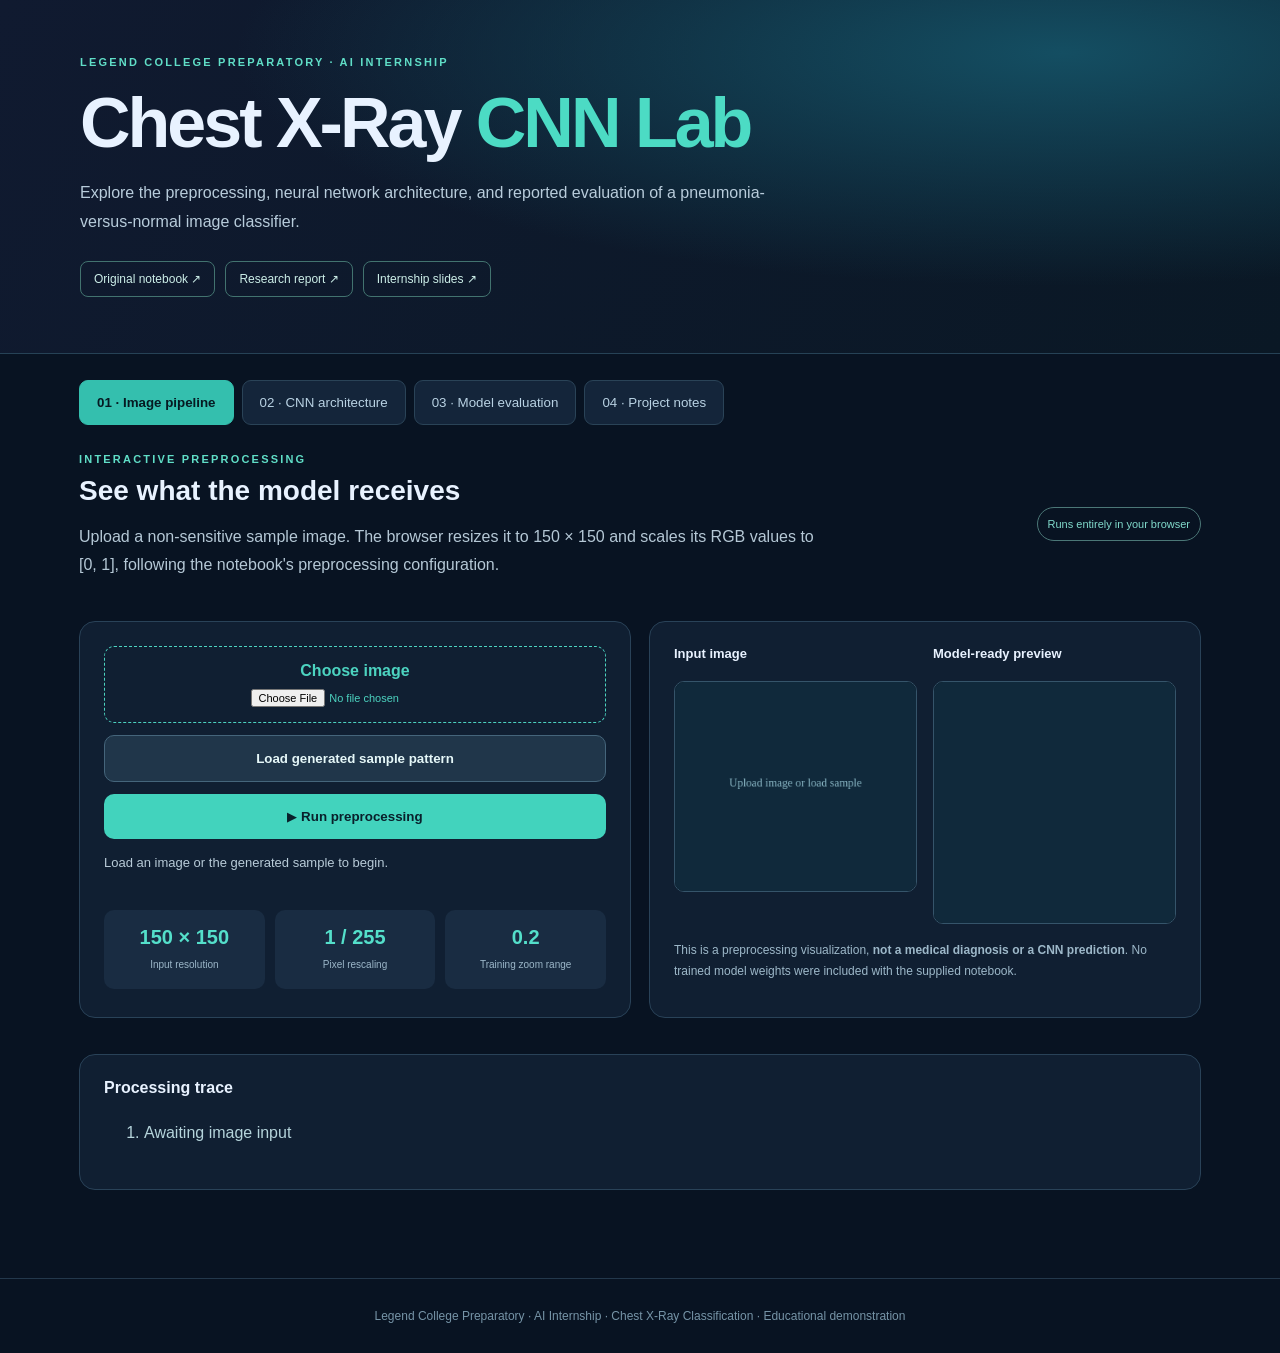
==== ai-internship-honors/index.html @ 101dd7bc "lcp" ====
<!doctype html><html lang="en"><head><meta charset="utf-8"><meta name="viewport" content="width=device-width,initial-scale=1"><title>Chest X-Ray CNN | LCP AI Internship</title><link rel="stylesheet" href="style.css"></head><body><header><div class="eyebrow">LEGEND COLLEGE PREPARATORY · AI INTERNSHIP</div><h1>Chest X-Ray <span>CNN Lab</span></h1><p>Explore the preprocessing, neural network architecture, and reported evaluation of a pneumonia-versus-normal image classifier.</p><div class="header-links"><a href="source/Chest_X_Ray.ipynb">Original notebook ↗</a><a href="reports/Final_Report.pdf">Research report ↗</a><a href="reports/Internship_Journey.pdf">Internship slides ↗</a></div></header><main><nav class="tabs" aria-label="Demo sections"><button class="active" data-tab="pipeline">01 · Image pipeline</button><button data-tab="network">02 · CNN architecture</button><button data-tab="results">03 · Model evaluation</button><button data-tab="about">04 · Project notes</button></nav><section id="pipeline" class="panel active"><div class="section-head"><div><div class="eyebrow">INTERACTIVE PREPROCESSING</div><h2>See what the model receives</h2><p>Upload a non-sensitive sample image. The browser resizes it to 150 × 150 and scales its RGB values to [0, 1], following the notebook's preprocessing configuration.</p></div><span class="tag">Runs entirely in your browser</span></div><div class="split"><div class="surface"><label class="upload" for="file">Choose image <input type="file" id="file" accept="image/*"></label><button id="sample" class="secondary">Load generated sample pattern</button><button id="run" class="primary">▶ Run preprocessing</button><p id="status" class="status" role="status">Load an image or the generated sample to begin.</p><div class="mini"><div><strong>150 × 150</strong><small>Input resolution</small></div><div><strong>1 / 255</strong><small>Pixel rescaling</small></div><div><strong>0.2</strong><small>Training zoom range</small></div></div></div><div class="surface"><div class="image-grid"><div><h3>Input image</h3><canvas id="original" width="300" height="260"></canvas></div><div><h3>Model-ready preview</h3><canvas id="processed" width="150" height="150"></canvas></div></div><p class="note">This is a preprocessing visualization, <b>not a medical diagnosis or a CNN prediction</b>. No trained model weights were included with the supplied notebook.</p></div></div><div class="surface"><h3>Processing trace</h3><ol id="trace"><li>Awaiting image input</li></ol></div></section><section id="network" class="panel"><div class="section-head"><div><div class="eyebrow">MODEL ARCHITECTURE · NOTEBOOK CELL 3</div><h2>Three convolutional stages</h2><p>Click any layer to inspect its role. This diagram reflects the original TensorFlow/Keras Sequential model.</p></div></div><div class="layers" id="layers"></div><div class="surface" id="layerdetail">Select a layer above.</div><div class="surface"><h3>Training configuration</h3><div class="stats"><div><strong>Adam</strong><small>Optimizer</small></div><div><strong>Binary crossentropy</strong><small>Loss</small></div><div><strong>32</strong><small>Batch size</small></div><div><strong>3</strong><small>Epochs in notebook</small></div></div><p class="note">The notebook defines EarlyStopping(monitor='val_loss', patience=0, restore_best_weights=True). Dropout and stronger augmentation are discussed in the report, but are not active in the submitted model.</p></div></section><section id="results" class="panel"><div class="section-head"><div><div class="eyebrow">REPORTED TEST RESULTS · FINAL REPORT</div><h2>Accuracy is only part of the story</h2><p>Switch between the 1-, 3-, and 5-epoch experiments reported in the PDF to recalculate metrics from the published confusion matrices.</p></div></div><div class="control"><label for="epochs">Experiment</label><select id="epochs"><option value="1">1 epoch</option><option value="3" selected>3 epochs</option><option value="5">5 epochs</option></select></div><div class="stats results-stats"><div><strong id="accuracy">—</strong><small>Overall accuracy</small></div><div><strong id="recallNormal">—</strong><small>Normal recall (class 0)</small></div><div><strong id="recallPneumonia">—</strong><small>Pneumonia recall (class 1)</small></div><div><strong>623</strong><small>Reported test images</small></div></div><div class="split"><div class="surface"><h3>Confusion matrix</h3><div class="matrix" id="matrix"></div><p class="note">Rows: actual class · Columns: predicted class. Class 0 = NORMAL, class 1 = PNEUMONIA (as defined by the report's counts).</p></div><div class="surface"><h3>Class-level recall</h3><div id="bars"></div><h3>Interpretation</h3><p id="interpretation"></p></div></div><div class="surface"><h3>What changed across experiments?</h3><div class="compare" id="compare"></div><p class="note">These are <b>historical reported test results</b>, not fresh model execution. The original notebook has no saved trained weights, so this static site does not infer pneumonia from uploaded images. The PDF reports 5-epoch test accuracy near 87% while also discussing validation overfitting; these measure different evaluation sets.</p></div></section><section id="about" class="panel"><div class="section-head"><div><div class="eyebrow">PROJECT DOCUMENTATION</div><h2>Original work and demo scope</h2></div></div><div class="split"><div class="surface"><h3>What the original notebook does</h3><p>Loads chest X-ray folders for train/validation/test, resizes and rescales images, builds a 3-stage CNN, trains using TensorFlow/Keras, evaluates predictions, and displays accuracy/loss learning curves.</p><h3>What this website executes</h3><p>Client-side image resize and pixel normalization preview, interactive network-layer explanations, and recalculated metrics from the report's published confusion matrices.</p></div><div class="surface"><h3>What this website does not do</h3><p>It does not run TensorFlow training, load model weights, predict an uploaded X-ray's diagnosis, or reproduce the original experiment's test set. To reproduce training, use the linked original notebook with the appropriate chest X-ray dataset.</p><h3>Ethics and attribution</h3><p>Educational research demonstration only. Not a medical device. Avoid uploading identifiable patient images. The original student notebook and internship documents are provided as source materials; the browser companion is a separate implementation.</p></div></div></section></main><footer>Legend College Preparatory · AI Internship · Chest X-Ray Classification · Educational demonstration</footer><script src="app.js"></script></body></html>
---- ai-internship-honors/style.css ----
:root{font-family:Verdana,Geneva,sans-serif;color:#e8f2ff;background:#081322;font-synthesis:none}*{box-sizing:border-box}body{margin:0}header{padding:56px max(24px,calc((100vw - 1120px)/2));background:radial-gradient(ellipse at 83% 15%,#144e62 0,transparent 55%),linear-gradient(120deg,#101a30,#0a1825);border-bottom:1px solid #264256}header h1{font-size:clamp(38px,6vw,70px);letter-spacing:-3px;margin:15px 0}header h1 span{color:#4cdbc4}header p{max-width:700px;line-height:1.8;color:#b8ccdb}.eyebrow{font-size:11px;letter-spacing:2.2px;color:#60dec7;font-weight:bold}.header-links{display:flex;flex-wrap:wrap;gap:10px;margin-top:24px}.header-links a{color:#cceee8;text-decoration:none;border:1px solid #42736f;padding:10px 13px;border-radius:8px;font-size:12px}main{max-width:1170px;padding:26px 24px 70px;margin:auto}.tabs{display:flex;gap:8px;flex-wrap:wrap;margin-bottom:28px}.tabs button{padding:14px 17px;background:#14253a;color:#b9d2e3;border:1px solid #2a4357;border-radius:9px;cursor:pointer}.tabs button.active{background:#34bfae;color:#061a22;border-color:#34bfae;font-weight:bold}.panel{display:none}.panel.active{display:block}.section-head{display:flex;align-items:center;justify-content:space-between;gap:18px;margin:12px 0 25px}.section-head h2{font-size:28px;margin:10px 0}.section-head p{max-width:750px;color:#b5c8d6;line-height:1.8}.tag{border:1px solid #4b7777;border-radius:20px;padding:10px;color:#81dacc;font-size:11px}.split{display:grid;grid-template-columns:1fr 1fr;gap:18px;margin-bottom:18px}.surface{background:#101f32;border:1px solid #294258;border-radius:16px;padding:24px;margin-bottom:18px;min-width:0}.surface h3{font-size:16px;margin:0 0 20px}.surface p{color:#b8cbd8;line-height:1.7}.upload,.primary,.secondary{display:block;width:100%;text-align:center;padding:15px;border-radius:10px;margin:0 0 12px;cursor:pointer;font-weight:bold;font-family:inherit}.upload{border:1px dashed #4cd3c0;color:#4cd3c0}.upload input{display:block;max-width:100%;font-size:11px;margin:9px auto 0}.primary{border:0;background:#42d3bd;color:#09202b}.secondary{background:#20364a;border:1px solid #45657b;color:#e5f7f8}.status{font-size:13px;min-height:38px}.mini,.stats{display:grid;grid-template-columns:repeat(3,1fr);gap:10px;margin-top:20px}.stats{grid-template-columns:repeat(4,1fr)}.mini div,.stats div{background:#192c42;border-radius:10px;padding:16px 10px;text-align:center}.mini strong,.stats strong{display:block;font-size:20px;color:#54dfca;overflow-wrap:anywhere}.mini small,.stats small{display:block;color:#9cb7c9;font-size:10px;margin-top:8px;line-height:1.6}.image-grid{display:grid;grid-template-columns:1fr 1fr;gap:16px}.image-grid h3{font-size:13px}canvas{width:100%;max-height:260px;object-fit:contain;background:#07111c;border:1px solid #35546a;border-radius:10px}.note{font-size:12px!important;color:#9db8c9!important}.layers{display:grid;grid-template-columns:repeat(3,1fr);gap:10px;margin-bottom:18px}.layer{background:#12273b;border:1px solid #355469;color:#e1f6f4;border-radius:11px;padding:16px 12px;cursor:pointer;text-align:left;font-family:inherit}.layer:hover,.layer.selected{border-color:#40dfc4;background:#183c4a}.layer strong{display:block;font-size:13px}.layer small{display:block;margin-top:7px;color:#8cb9be}.control{margin-bottom:18px;display:flex;align-items:center;gap:14px}.control select{background:#172b3d;color:white;padding:12px;border:1px solid #547184;border-radius:8px}.matrix{display:grid;grid-template-columns:repeat(2,minmax(0,1fr));gap:8px}.cell{padding:24px 8px;text-align:center;border-radius:8px;background:#1e5260}.cell.good{background:#146c67}.cell.bad{background:#6a3a46}.cell strong{font-size:27px;display:block}.cell small{font-size:10px;line-height:1.6}.bar-row{margin:20px 0}.bar-row label{display:flex;justify-content:space-between;font-size:12px;margin-bottom:8px}.bar-track{background:#243c51;border-radius:12px;height:16px;overflow:hidden}.bar-fill{height:100%;background:#48d6c1;transition:width .3s}.compare{display:grid;grid-template-columns:repeat(3,1fr);gap:12px}.compare button{background:#1b3245;color:#e6f7f8;border:1px solid #426077;border-radius:12px;padding:17px;cursor:pointer;text-align:left}.compare button.active{border-color:#42d3bd}.compare strong{font-size:21px;display:block;margin:7px 0}footer{padding:30px;text-align:center;color:#7694a7;border-top:1px solid #23384c;font-size:12px}ol{color:#b5d4db;line-height:2}@media(max-width:750px){.split{grid-template-columns:1fr}.stats{grid-template-columns:repeat(2,1fr)}.layers{grid-template-columns:repeat(2,1fr)}.section-head{display:block}.tag{display:inline-block}.compare{grid-template-columns:1fr}.image-grid{grid-template-columns:1fr 1fr}}
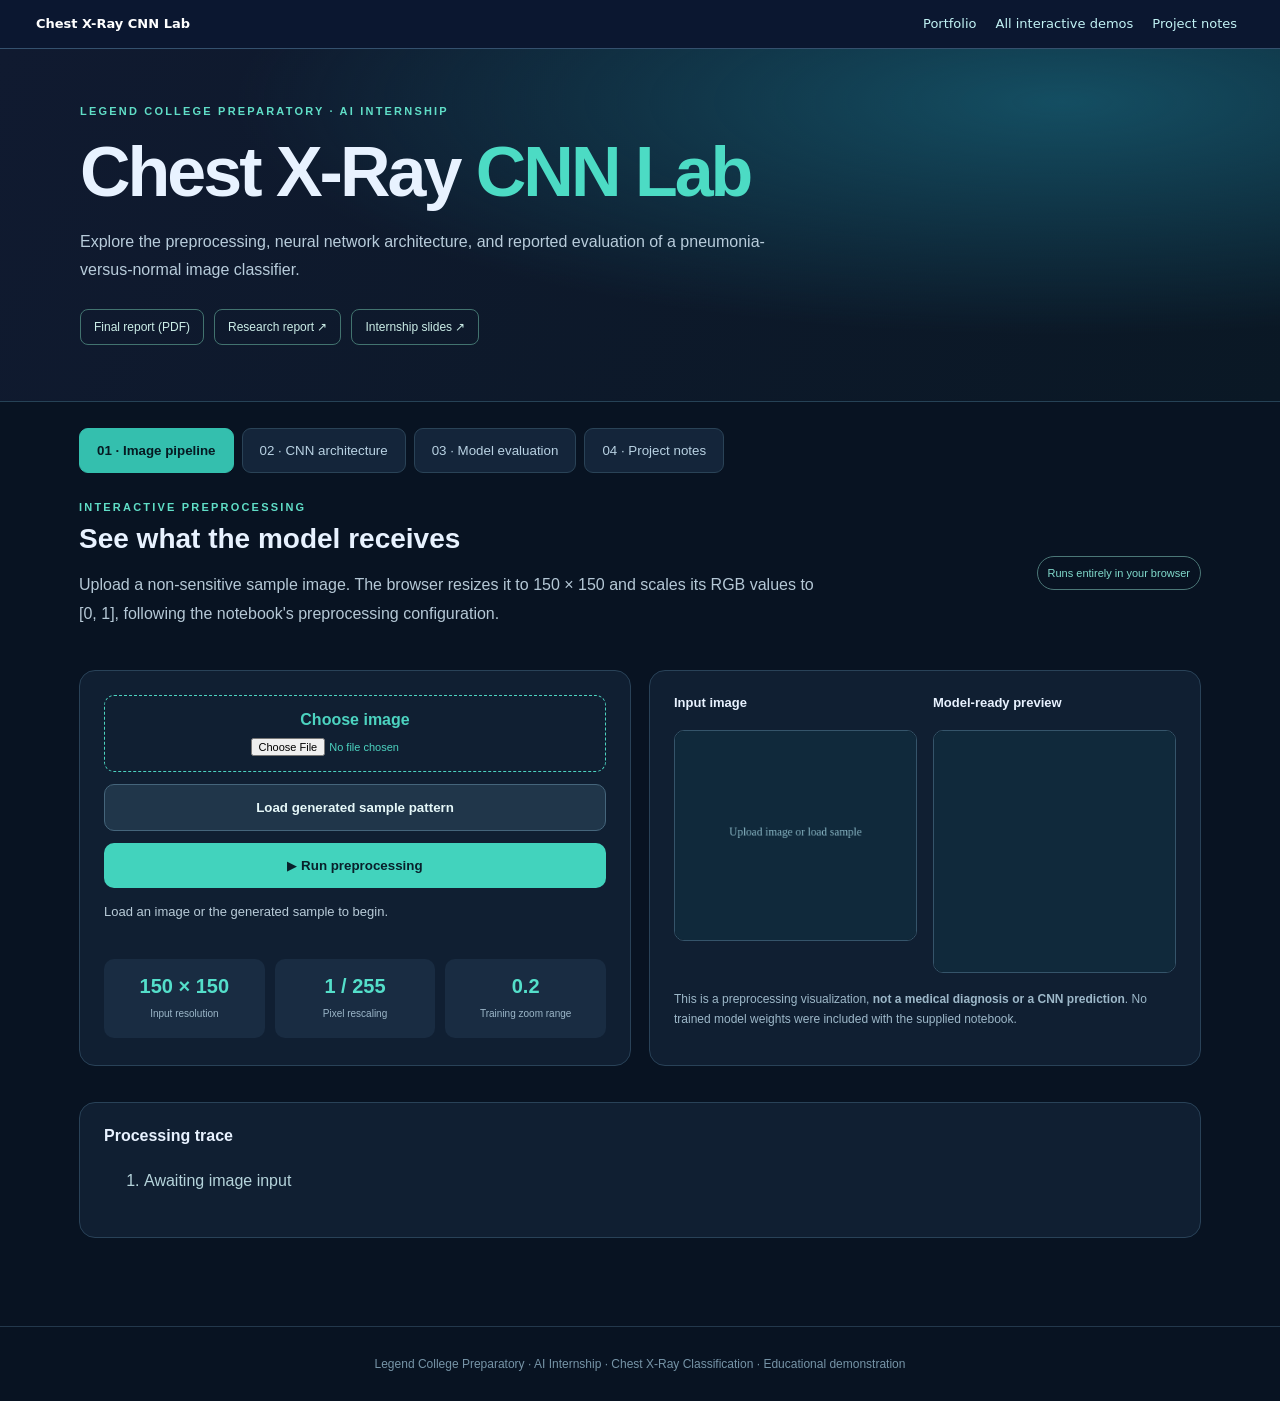
==== commit b3c5da7a: "updated" ====
--- a/ai-internship-honors/index.html
+++ b/ai-internship-honors/index.html
@@ -1 +1,3 @@
-<!doctype html><html lang="en"><head><meta charset="utf-8"><meta name="viewport" content="width=device-width,initial-scale=1"><title>Chest X-Ray CNN | LCP AI Internship</title><link rel="stylesheet" href="style.css"></head><body><header><div class="eyebrow">LEGEND COLLEGE PREPARATORY · AI INTERNSHIP</div><h1>Chest X-Ray <span>CNN Lab</span></h1><p>Explore the preprocessing, neural network architecture, and reported evaluation of a pneumonia-versus-normal image classifier.</p><div class="header-links"><a href="source/Chest_X_Ray.ipynb">Original notebook ↗</a><a href="reports/Final_Report.pdf">Research report ↗</a><a href="reports/Internship_Journey.pdf">Internship slides ↗</a></div></header><main><nav class="tabs" aria-label="Demo sections"><button class="active" data-tab="pipeline">01 · Image pipeline</button><button data-tab="network">02 · CNN architecture</button><button data-tab="results">03 · Model evaluation</button><button data-tab="about">04 · Project notes</button></nav><section id="pipeline" class="panel active"><div class="section-head"><div><div class="eyebrow">INTERACTIVE PREPROCESSING</div><h2>See what the model receives</h2><p>Upload a non-sensitive sample image. The browser resizes it to 150 × 150 and scales its RGB values to [0, 1], following the notebook's preprocessing configuration.</p></div><span class="tag">Runs entirely in your browser</span></div><div class="split"><div class="surface"><label class="upload" for="file">Choose image <input type="file" id="file" accept="image/*"></label><button id="sample" class="secondary">Load generated sample pattern</button><button id="run" class="primary">▶ Run preprocessing</button><p id="status" class="status" role="status">Load an image or the generated sample to begin.</p><div class="mini"><div><strong>150 × 150</strong><small>Input resolution</small></div><div><strong>1 / 255</strong><small>Pixel rescaling</small></div><div><strong>0.2</strong><small>Training zoom range</small></div></div></div><div class="surface"><div class="image-grid"><div><h3>Input image</h3><canvas id="original" width="300" height="260"></canvas></div><div><h3>Model-ready preview</h3><canvas id="processed" width="150" height="150"></canvas></div></div><p class="note">This is a preprocessing visualization, <b>not a medical diagnosis or a CNN prediction</b>. No trained model weights were included with the supplied notebook.</p></div></div><div class="surface"><h3>Processing trace</h3><ol id="trace"><li>Awaiting image input</li></ol></div></section><section id="network" class="panel"><div class="section-head"><div><div class="eyebrow">MODEL ARCHITECTURE · NOTEBOOK CELL 3</div><h2>Three convolutional stages</h2><p>Click any layer to inspect its role. This diagram reflects the original TensorFlow/Keras Sequential model.</p></div></div><div class="layers" id="layers"></div><div class="surface" id="layerdetail">Select a layer above.</div><div class="surface"><h3>Training configuration</h3><div class="stats"><div><strong>Adam</strong><small>Optimizer</small></div><div><strong>Binary crossentropy</strong><small>Loss</small></div><div><strong>32</strong><small>Batch size</small></div><div><strong>3</strong><small>Epochs in notebook</small></div></div><p class="note">The notebook defines EarlyStopping(monitor='val_loss', patience=0, restore_best_weights=True). Dropout and stronger augmentation are discussed in the report, but are not active in the submitted model.</p></div></section><section id="results" class="panel"><div class="section-head"><div><div class="eyebrow">REPORTED TEST RESULTS · FINAL REPORT</div><h2>Accuracy is only part of the story</h2><p>Switch between the 1-, 3-, and 5-epoch experiments reported in the PDF to recalculate metrics from the published confusion matrices.</p></div></div><div class="control"><label for="epochs">Experiment</label><select id="epochs"><option value="1">1 epoch</option><option value="3" selected>3 epochs</option><option value="5">5 epochs</option></select></div><div class="stats results-stats"><div><strong id="accuracy">—</strong><small>Overall accuracy</small></div><div><strong id="recallNormal">—</strong><small>Normal recall (class 0)</small></div><div><strong id="recallPneumonia">—</strong><small>Pneumonia recall (class 1)</small></div><div><strong>623</strong><small>Reported test images</small></div></div><div class="split"><div class="surface"><h3>Confusion matrix</h3><div class="matrix" id="matrix"></div><p class="note">Rows: actual class · Columns: predicted class. Class 0 = NORMAL, class 1 = PNEUMONIA (as defined by the report's counts).</p></div><div class="surface"><h3>Class-level recall</h3><div id="bars"></div><h3>Interpretation</h3><p id="interpretation"></p></div></div><div class="surface"><h3>What changed across experiments?</h3><div class="compare" id="compare"></div><p class="note">These are <b>historical reported test results</b>, not fresh model execution. The original notebook has no saved trained weights, so this static site does not infer pneumonia from uploaded images. The PDF reports 5-epoch test accuracy near 87% while also discussing validation overfitting; these measure different evaluation sets.</p></div></section><section id="about" class="panel"><div class="section-head"><div><div class="eyebrow">PROJECT DOCUMENTATION</div><h2>Original work and demo scope</h2></div></div><div class="split"><div class="surface"><h3>What the original notebook does</h3><p>Loads chest X-ray folders for train/validation/test, resizes and rescales images, builds a 3-stage CNN, trains using TensorFlow/Keras, evaluates predictions, and displays accuracy/loss learning curves.</p><h3>What this website executes</h3><p>Client-side image resize and pixel normalization preview, interactive network-layer explanations, and recalculated metrics from the report's published confusion matrices.</p></div><div class="surface"><h3>What this website does not do</h3><p>It does not run TensorFlow training, load model weights, predict an uploaded X-ray's diagnosis, or reproduce the original experiment's test set. To reproduce training, use the linked original notebook with the appropriate chest X-ray dataset.</p><h3>Ethics and attribution</h3><p>Educational research demonstration only. Not a medical device. Avoid uploading identifiable patient images. The original student notebook and internship documents are provided as source materials; the browser companion is a separate implementation.</p></div></div></section></main><footer>Legend College Preparatory · AI Internship · Chest X-Ray Classification · Educational demonstration</footer><script src="app.js"></script></body></html>
+<!DOCTYPE html>
+
+<html lang="en"><head><meta charset="utf-8"/><meta content="width=device-width,initial-scale=1" name="viewport"/><title>Chest X-Ray CNN | LCP AI Internship</title><link href="style.css" rel="stylesheet"/><link href="../assets/css/portfolio-nav.css" rel="stylesheet"/><meta content="Chest X-Ray CNN Lab — Explore the image-classification workflow and inspect the supporting internship reports. Interactive research portfolio by Aaryan Samanta." name="description"/></head><body><div aria-label="Research portfolio navigation" class="as-portfolio-bar" role="navigation"><strong>Chest X-Ray CNN Lab</strong><div class="as-links"><a href="../index.html">Portfolio</a><a href="../explore.html">All interactive demos</a><a href="README.md">Project notes</a></div></div><header><div class="eyebrow">LEGEND COLLEGE PREPARATORY · AI INTERNSHIP</div><h1>Chest X-Ray <span>CNN Lab</span></h1><p>Explore the preprocessing, neural network architecture, and reported evaluation of a pneumonia-versus-normal image classifier.</p><div class="header-links"><a href="reports/Final_Report.pdf">Final report (PDF)</a><a href="reports/Final_Report.pdf">Research report ↗</a><a href="reports/Internship_Journey.pdf">Internship slides ↗</a></div></header><main><nav aria-label="Demo sections" class="tabs"><button class="active" data-tab="pipeline">01 · Image pipeline</button><button data-tab="network">02 · CNN architecture</button><button data-tab="results">03 · Model evaluation</button><button data-tab="about">04 · Project notes</button></nav><section class="panel active" id="pipeline"><div class="section-head"><div><div class="eyebrow">INTERACTIVE PREPROCESSING</div><h2>See what the model receives</h2><p>Upload a non-sensitive sample image. The browser resizes it to 150 × 150 and scales its RGB values to [0, 1], following the notebook's preprocessing configuration.</p></div><span class="tag">Runs entirely in your browser</span></div><div class="split"><div class="surface"><label class="upload" for="file">Choose image <input accept="image/*" id="file" type="file"/></label><button class="secondary" id="sample">Load generated sample pattern</button><button class="primary" id="run">▶ Run preprocessing</button><p class="status" id="status" role="status">Load an image or the generated sample to begin.</p><div class="mini"><div><strong>150 × 150</strong><small>Input resolution</small></div><div><strong>1 / 255</strong><small>Pixel rescaling</small></div><div><strong>0.2</strong><small>Training zoom range</small></div></div></div><div class="surface"><div class="image-grid"><div><h3>Input image</h3><canvas height="260" id="original" width="300"></canvas></div><div><h3>Model-ready preview</h3><canvas height="150" id="processed" width="150"></canvas></div></div><p class="note">This is a preprocessing visualization, <b>not a medical diagnosis or a CNN prediction</b>. No trained model weights were included with the supplied notebook.</p></div></div><div class="surface"><h3>Processing trace</h3><ol id="trace"><li>Awaiting image input</li></ol></div></section><section class="panel" id="network"><div class="section-head"><div><div class="eyebrow">MODEL ARCHITECTURE · NOTEBOOK CELL 3</div><h2>Three convolutional stages</h2><p>Click any layer to inspect its role. This diagram reflects the original TensorFlow/Keras Sequential model.</p></div></div><div class="layers" id="layers"></div><div class="surface" id="layerdetail">Select a layer above.</div><div class="surface"><h3>Training configuration</h3><div class="stats"><div><strong>Adam</strong><small>Optimizer</small></div><div><strong>Binary crossentropy</strong><small>Loss</small></div><div><strong>32</strong><small>Batch size</small></div><div><strong>3</strong><small>Epochs in notebook</small></div></div><p class="note">The notebook defines EarlyStopping(monitor='val_loss', patience=0, restore_best_weights=True). Dropout and stronger augmentation are discussed in the report, but are not active in the submitted model.</p></div></section><section class="panel" id="results"><div class="section-head"><div><div class="eyebrow">REPORTED TEST RESULTS · FINAL REPORT</div><h2>Accuracy is only part of the story</h2><p>Switch between the 1-, 3-, and 5-epoch experiments reported in the PDF to recalculate metrics from the published confusion matrices.</p></div></div><div class="control"><label for="epochs">Experiment</label><select id="epochs"><option value="1">1 epoch</option><option selected="" value="3">3 epochs</option><option value="5">5 epochs</option></select></div><div class="stats results-stats"><div><strong id="accuracy">—</strong><small>Overall accuracy</small></div><div><strong id="recallNormal">—</strong><small>Normal recall (class 0)</small></div><div><strong id="recallPneumonia">—</strong><small>Pneumonia recall (class 1)</small></div><div><strong>623</strong><small>Reported test images</small></div></div><div class="split"><div class="surface"><h3>Confusion matrix</h3><div class="matrix" id="matrix"></div><p class="note">Rows: actual class · Columns: predicted class. Class 0 = NORMAL, class 1 = PNEUMONIA (as defined by the report's counts).</p></div><div class="surface"><h3>Class-level recall</h3><div id="bars"></div><h3>Interpretation</h3><p id="interpretation"></p></div></div><div class="surface"><h3>What changed across experiments?</h3><div class="compare" id="compare"></div><p class="note">These are <b>historical reported test results</b>, not fresh model execution. The original notebook has no saved trained weights, so this static site does not infer pneumonia from uploaded images. The PDF reports 5-epoch test accuracy near 87% while also discussing validation overfitting; these measure different evaluation sets.</p></div></section><section class="panel" id="about"><div class="section-head"><div><div class="eyebrow">PROJECT DOCUMENTATION</div><h2>Original work and demo scope</h2></div></div><div class="split"><div class="surface"><h3>What the original notebook does</h3><p>Loads chest X-ray folders for train/validation/test, resizes and rescales images, builds a 3-stage CNN, trains using TensorFlow/Keras, evaluates predictions, and displays accuracy/loss learning curves.</p><h3>What this website executes</h3><p>Client-side image resize and pixel normalization preview, interactive network-layer explanations, and recalculated metrics from the report's published confusion matrices.</p></div><div class="surface"><h3>What this website does not do</h3><p>It does not run TensorFlow training, load model weights, predict an uploaded X-ray's diagnosis, or reproduce the original experiment's test set. To reproduce training, use the linked original notebook with the appropriate chest X-ray dataset.</p><h3>Ethics and attribution</h3><p>Educational research demonstration only. Not a medical device. Avoid uploading identifiable patient images. The original student notebook and internship documents are provided as source materials; the browser companion is a separate implementation.</p></div></div></section></main><footer>Legend College Preparatory · AI Internship · Chest X-Ray Classification · Educational demonstration</footer><script src="app.js"></script></body></html>
--- a/assets/css/portfolio-nav.css
+++ b/assets/css/portfolio-nav.css
@@ -0,0 +1,8 @@
+/* Portfolio navigation: deliberately isolated from each project’s existing design. */
+.as-portfolio-bar{position:relative;z-index:1000;display:flex;align-items:center;justify-content:space-between;gap:12px;flex-wrap:wrap;padding:9px clamp(14px,3vw,36px);background:#0b1730;color:#eef6ff;font:500 13px/1.5 system-ui,-apple-system,Segoe UI,sans-serif;border-bottom:1px solid #35516e}
+.as-portfolio-bar a{color:#c2f3f5;text-decoration:none;border-radius:5px;padding:5px 7px}
+.as-portfolio-bar a:hover,.as-portfolio-bar a:focus-visible{background:#203b56;color:white;outline:2px solid #5eead4;outline-offset:2px}
+.as-portfolio-bar strong{color:white;font-weight:650}
+.as-portfolio-bar .as-links{display:flex;align-items:center;gap:5px;flex-wrap:wrap}
+@media(max-width:600px){.as-portfolio-bar{font-size:12px}.as-portfolio-bar strong{width:100%}}
+@media print{.as-portfolio-bar{display:none!important}}
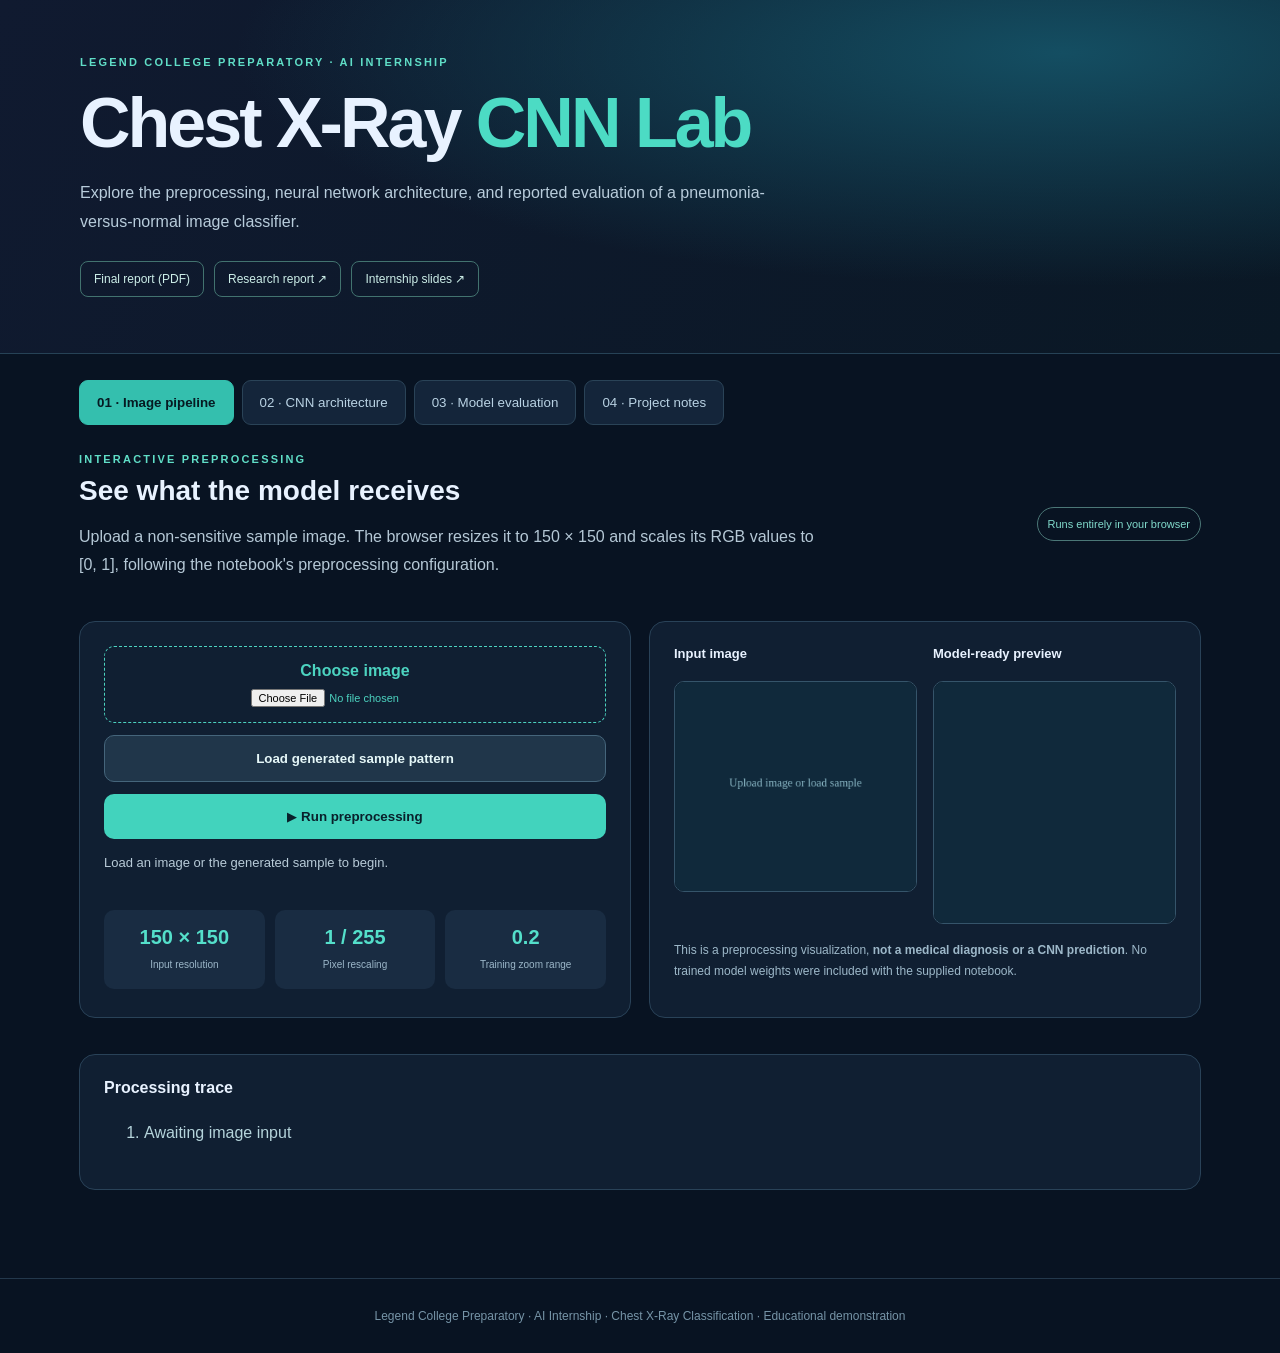
==== commit b4e89a78: "updated" ====
--- a/ai-internship-honors/index.html
+++ b/ai-internship-honors/index.html
@@ -1,3 +1,3 @@
 <!DOCTYPE html>
 
-<html lang="en"><head><meta charset="utf-8"/><meta content="width=device-width,initial-scale=1" name="viewport"/><title>Chest X-Ray CNN | LCP AI Internship</title><link href="style.css" rel="stylesheet"/><link href="../assets/css/portfolio-nav.css" rel="stylesheet"/><meta content="Chest X-Ray CNN Lab — Explore the image-classification workflow and inspect the supporting internship reports. Interactive research portfolio by Aaryan Samanta." name="description"/></head><body><div aria-label="Research portfolio navigation" class="as-portfolio-bar" role="navigation"><strong>Chest X-Ray CNN Lab</strong><div class="as-links"><a href="../index.html">Portfolio</a><a href="../explore.html">All interactive demos</a><a href="README.md">Project notes</a></div></div><header><div class="eyebrow">LEGEND COLLEGE PREPARATORY · AI INTERNSHIP</div><h1>Chest X-Ray <span>CNN Lab</span></h1><p>Explore the preprocessing, neural network architecture, and reported evaluation of a pneumonia-versus-normal image classifier.</p><div class="header-links"><a href="reports/Final_Report.pdf">Final report (PDF)</a><a href="reports/Final_Report.pdf">Research report ↗</a><a href="reports/Internship_Journey.pdf">Internship slides ↗</a></div></header><main><nav aria-label="Demo sections" class="tabs"><button class="active" data-tab="pipeline">01 · Image pipeline</button><button data-tab="network">02 · CNN architecture</button><button data-tab="results">03 · Model evaluation</button><button data-tab="about">04 · Project notes</button></nav><section class="panel active" id="pipeline"><div class="section-head"><div><div class="eyebrow">INTERACTIVE PREPROCESSING</div><h2>See what the model receives</h2><p>Upload a non-sensitive sample image. The browser resizes it to 150 × 150 and scales its RGB values to [0, 1], following the notebook's preprocessing configuration.</p></div><span class="tag">Runs entirely in your browser</span></div><div class="split"><div class="surface"><label class="upload" for="file">Choose image <input accept="image/*" id="file" type="file"/></label><button class="secondary" id="sample">Load generated sample pattern</button><button class="primary" id="run">▶ Run preprocessing</button><p class="status" id="status" role="status">Load an image or the generated sample to begin.</p><div class="mini"><div><strong>150 × 150</strong><small>Input resolution</small></div><div><strong>1 / 255</strong><small>Pixel rescaling</small></div><div><strong>0.2</strong><small>Training zoom range</small></div></div></div><div class="surface"><div class="image-grid"><div><h3>Input image</h3><canvas height="260" id="original" width="300"></canvas></div><div><h3>Model-ready preview</h3><canvas height="150" id="processed" width="150"></canvas></div></div><p class="note">This is a preprocessing visualization, <b>not a medical diagnosis or a CNN prediction</b>. No trained model weights were included with the supplied notebook.</p></div></div><div class="surface"><h3>Processing trace</h3><ol id="trace"><li>Awaiting image input</li></ol></div></section><section class="panel" id="network"><div class="section-head"><div><div class="eyebrow">MODEL ARCHITECTURE · NOTEBOOK CELL 3</div><h2>Three convolutional stages</h2><p>Click any layer to inspect its role. This diagram reflects the original TensorFlow/Keras Sequential model.</p></div></div><div class="layers" id="layers"></div><div class="surface" id="layerdetail">Select a layer above.</div><div class="surface"><h3>Training configuration</h3><div class="stats"><div><strong>Adam</strong><small>Optimizer</small></div><div><strong>Binary crossentropy</strong><small>Loss</small></div><div><strong>32</strong><small>Batch size</small></div><div><strong>3</strong><small>Epochs in notebook</small></div></div><p class="note">The notebook defines EarlyStopping(monitor='val_loss', patience=0, restore_best_weights=True). Dropout and stronger augmentation are discussed in the report, but are not active in the submitted model.</p></div></section><section class="panel" id="results"><div class="section-head"><div><div class="eyebrow">REPORTED TEST RESULTS · FINAL REPORT</div><h2>Accuracy is only part of the story</h2><p>Switch between the 1-, 3-, and 5-epoch experiments reported in the PDF to recalculate metrics from the published confusion matrices.</p></div></div><div class="control"><label for="epochs">Experiment</label><select id="epochs"><option value="1">1 epoch</option><option selected="" value="3">3 epochs</option><option value="5">5 epochs</option></select></div><div class="stats results-stats"><div><strong id="accuracy">—</strong><small>Overall accuracy</small></div><div><strong id="recallNormal">—</strong><small>Normal recall (class 0)</small></div><div><strong id="recallPneumonia">—</strong><small>Pneumonia recall (class 1)</small></div><div><strong>623</strong><small>Reported test images</small></div></div><div class="split"><div class="surface"><h3>Confusion matrix</h3><div class="matrix" id="matrix"></div><p class="note">Rows: actual class · Columns: predicted class. Class 0 = NORMAL, class 1 = PNEUMONIA (as defined by the report's counts).</p></div><div class="surface"><h3>Class-level recall</h3><div id="bars"></div><h3>Interpretation</h3><p id="interpretation"></p></div></div><div class="surface"><h3>What changed across experiments?</h3><div class="compare" id="compare"></div><p class="note">These are <b>historical reported test results</b>, not fresh model execution. The original notebook has no saved trained weights, so this static site does not infer pneumonia from uploaded images. The PDF reports 5-epoch test accuracy near 87% while also discussing validation overfitting; these measure different evaluation sets.</p></div></section><section class="panel" id="about"><div class="section-head"><div><div class="eyebrow">PROJECT DOCUMENTATION</div><h2>Original work and demo scope</h2></div></div><div class="split"><div class="surface"><h3>What the original notebook does</h3><p>Loads chest X-ray folders for train/validation/test, resizes and rescales images, builds a 3-stage CNN, trains using TensorFlow/Keras, evaluates predictions, and displays accuracy/loss learning curves.</p><h3>What this website executes</h3><p>Client-side image resize and pixel normalization preview, interactive network-layer explanations, and recalculated metrics from the report's published confusion matrices.</p></div><div class="surface"><h3>What this website does not do</h3><p>It does not run TensorFlow training, load model weights, predict an uploaded X-ray's diagnosis, or reproduce the original experiment's test set. To reproduce training, use the linked original notebook with the appropriate chest X-ray dataset.</p><h3>Ethics and attribution</h3><p>Educational research demonstration only. Not a medical device. Avoid uploading identifiable patient images. The original student notebook and internship documents are provided as source materials; the browser companion is a separate implementation.</p></div></div></section></main><footer>Legend College Preparatory · AI Internship · Chest X-Ray Classification · Educational demonstration</footer><script src="app.js"></script></body></html>
+<html lang="en"><head><meta charset="utf-8"/><meta content="width=device-width,initial-scale=1" name="viewport"/><title>Chest X-Ray CNN | LCP AI Internship</title><link href="style.css" rel="stylesheet"/><meta content="Chest X-Ray CNN Lab — Explore the image-classification workflow and inspect the supporting internship reports. Interactive research portfolio by Aaryan Samanta." name="description"/></head><body><header><div class="eyebrow">LEGEND COLLEGE PREPARATORY · AI INTERNSHIP</div><h1>Chest X-Ray <span>CNN Lab</span></h1><p>Explore the preprocessing, neural network architecture, and reported evaluation of a pneumonia-versus-normal image classifier.</p><div class="header-links"><a href="reports/Final_Report.pdf">Final report (PDF)</a><a href="reports/Final_Report.pdf">Research report ↗</a><a href="reports/Internship_Journey.pdf">Internship slides ↗</a></div></header><main><nav aria-label="Demo sections" class="tabs"><button class="active" data-tab="pipeline">01 · Image pipeline</button><button data-tab="network">02 · CNN architecture</button><button data-tab="results">03 · Model evaluation</button><button data-tab="about">04 · Project notes</button></nav><section class="panel active" id="pipeline"><div class="section-head"><div><div class="eyebrow">INTERACTIVE PREPROCESSING</div><h2>See what the model receives</h2><p>Upload a non-sensitive sample image. The browser resizes it to 150 × 150 and scales its RGB values to [0, 1], following the notebook's preprocessing configuration.</p></div><span class="tag">Runs entirely in your browser</span></div><div class="split"><div class="surface"><label class="upload" for="file">Choose image <input accept="image/*" id="file" type="file"/></label><button class="secondary" id="sample">Load generated sample pattern</button><button class="primary" id="run">▶ Run preprocessing</button><p class="status" id="status" role="status">Load an image or the generated sample to begin.</p><div class="mini"><div><strong>150 × 150</strong><small>Input resolution</small></div><div><strong>1 / 255</strong><small>Pixel rescaling</small></div><div><strong>0.2</strong><small>Training zoom range</small></div></div></div><div class="surface"><div class="image-grid"><div><h3>Input image</h3><canvas height="260" id="original" width="300"></canvas></div><div><h3>Model-ready preview</h3><canvas height="150" id="processed" width="150"></canvas></div></div><p class="note">This is a preprocessing visualization, <b>not a medical diagnosis or a CNN prediction</b>. No trained model weights were included with the supplied notebook.</p></div></div><div class="surface"><h3>Processing trace</h3><ol id="trace"><li>Awaiting image input</li></ol></div></section><section class="panel" id="network"><div class="section-head"><div><div class="eyebrow">MODEL ARCHITECTURE · NOTEBOOK CELL 3</div><h2>Three convolutional stages</h2><p>Click any layer to inspect its role. This diagram reflects the original TensorFlow/Keras Sequential model.</p></div></div><div class="layers" id="layers"></div><div class="surface" id="layerdetail">Select a layer above.</div><div class="surface"><h3>Training configuration</h3><div class="stats"><div><strong>Adam</strong><small>Optimizer</small></div><div><strong>Binary crossentropy</strong><small>Loss</small></div><div><strong>32</strong><small>Batch size</small></div><div><strong>3</strong><small>Epochs in notebook</small></div></div><p class="note">The notebook defines EarlyStopping(monitor='val_loss', patience=0, restore_best_weights=True). Dropout and stronger augmentation are discussed in the report, but are not active in the submitted model.</p></div></section><section class="panel" id="results"><div class="section-head"><div><div class="eyebrow">REPORTED TEST RESULTS · FINAL REPORT</div><h2>Accuracy is only part of the story</h2><p>Switch between the 1-, 3-, and 5-epoch experiments reported in the PDF to recalculate metrics from the published confusion matrices.</p></div></div><div class="control"><label for="epochs">Experiment</label><select id="epochs"><option value="1">1 epoch</option><option selected="" value="3">3 epochs</option><option value="5">5 epochs</option></select></div><div class="stats results-stats"><div><strong id="accuracy">—</strong><small>Overall accuracy</small></div><div><strong id="recallNormal">—</strong><small>Normal recall (class 0)</small></div><div><strong id="recallPneumonia">—</strong><small>Pneumonia recall (class 1)</small></div><div><strong>623</strong><small>Reported test images</small></div></div><div class="split"><div class="surface"><h3>Confusion matrix</h3><div class="matrix" id="matrix"></div><p class="note">Rows: actual class · Columns: predicted class. Class 0 = NORMAL, class 1 = PNEUMONIA (as defined by the report's counts).</p></div><div class="surface"><h3>Class-level recall</h3><div id="bars"></div><h3>Interpretation</h3><p id="interpretation"></p></div></div><div class="surface"><h3>What changed across experiments?</h3><div class="compare" id="compare"></div><p class="note">These are <b>historical reported test results</b>, not fresh model execution. The original notebook has no saved trained weights, so this static site does not infer pneumonia from uploaded images. The PDF reports 5-epoch test accuracy near 87% while also discussing validation overfitting; these measure different evaluation sets.</p></div></section><section class="panel" id="about"><div class="section-head"><div><div class="eyebrow">PROJECT DOCUMENTATION</div><h2>Original work and demo scope</h2></div></div><div class="split"><div class="surface"><h3>What the original notebook does</h3><p>Loads chest X-ray folders for train/validation/test, resizes and rescales images, builds a 3-stage CNN, trains using TensorFlow/Keras, evaluates predictions, and displays accuracy/loss learning curves.</p><h3>What this website executes</h3><p>Client-side image resize and pixel normalization preview, interactive network-layer explanations, and recalculated metrics from the report's published confusion matrices.</p></div><div class="surface"><h3>What this website does not do</h3><p>It does not run TensorFlow training, load model weights, predict an uploaded X-ray's diagnosis, or reproduce the original experiment's test set. To reproduce training, use the linked original notebook with the appropriate chest X-ray dataset.</p><h3>Ethics and attribution</h3><p>Educational research demonstration only. Not a medical device. Avoid uploading identifiable patient images. The original student notebook and internship documents are provided as source materials; the browser companion is a separate implementation.</p></div></div></section></main><footer>Legend College Preparatory · AI Internship · Chest X-Ray Classification · Educational demonstration</footer><script src="app.js"></script></body></html>
